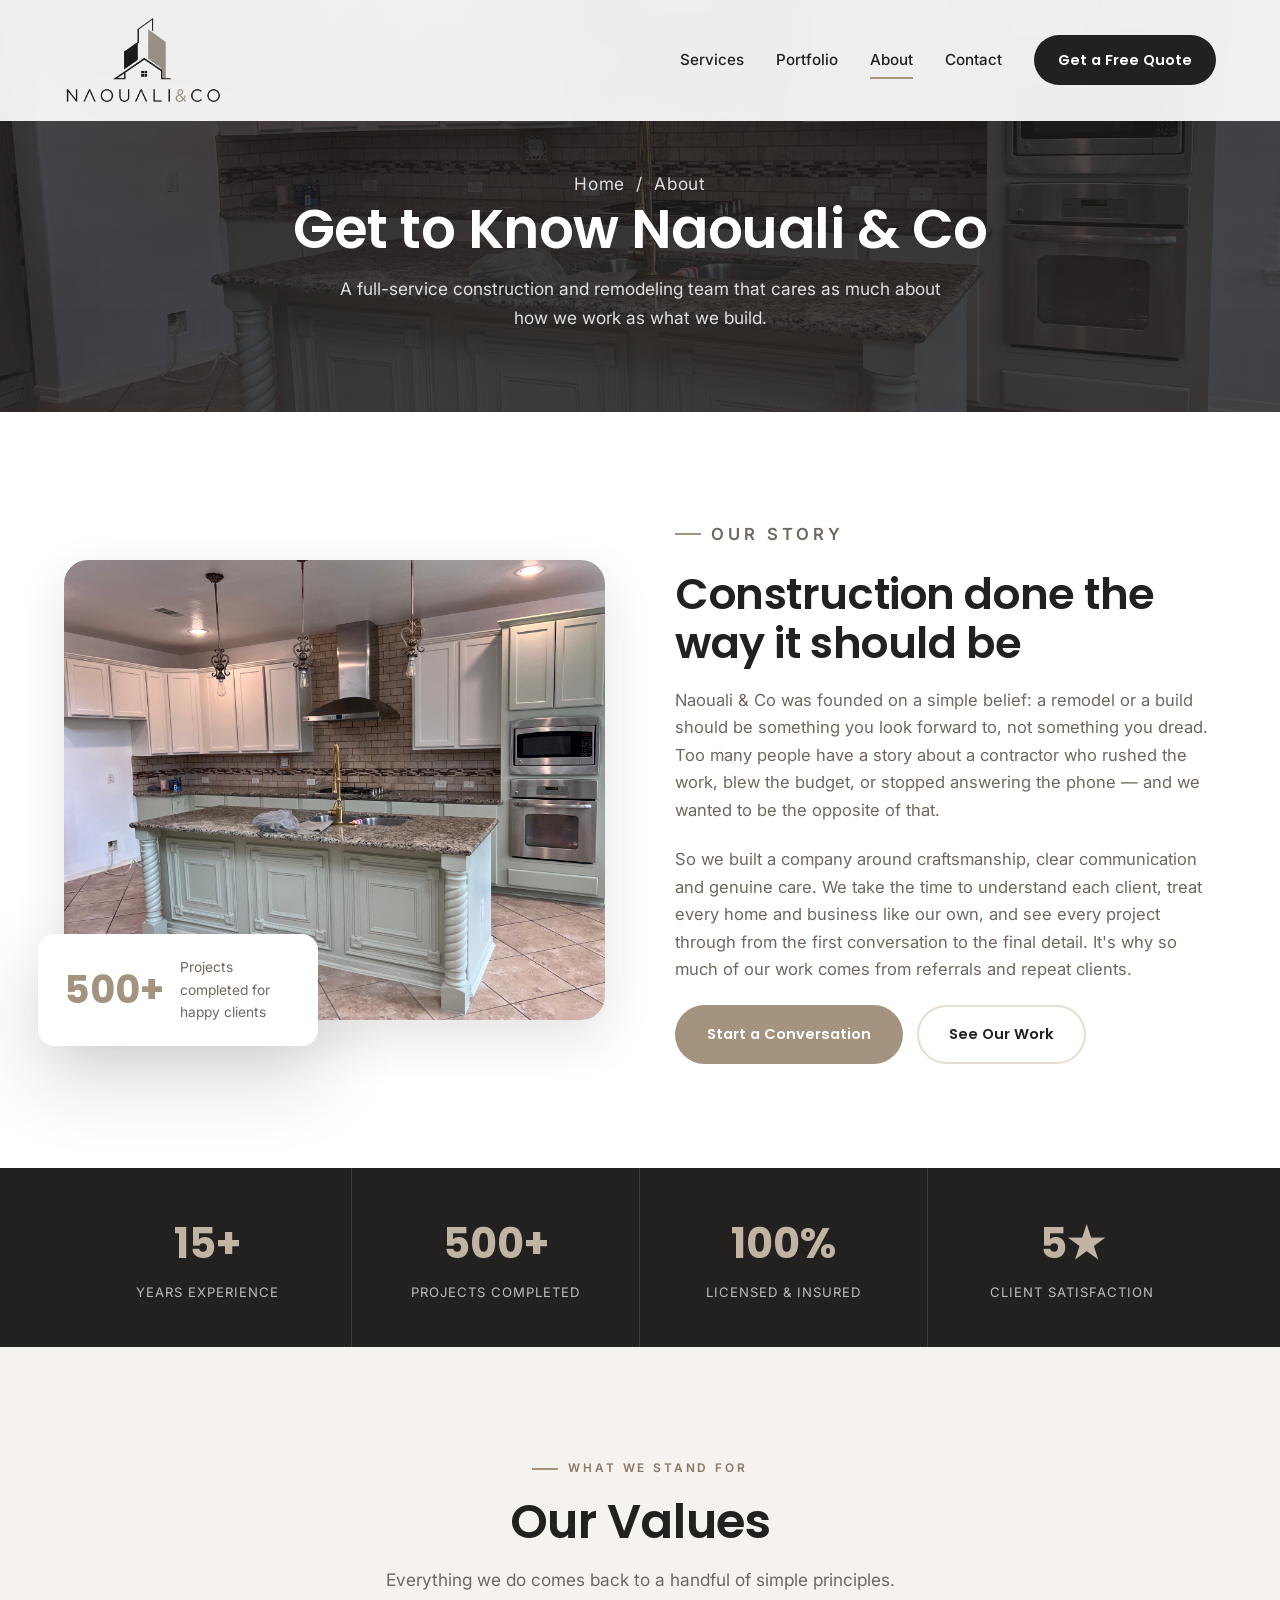
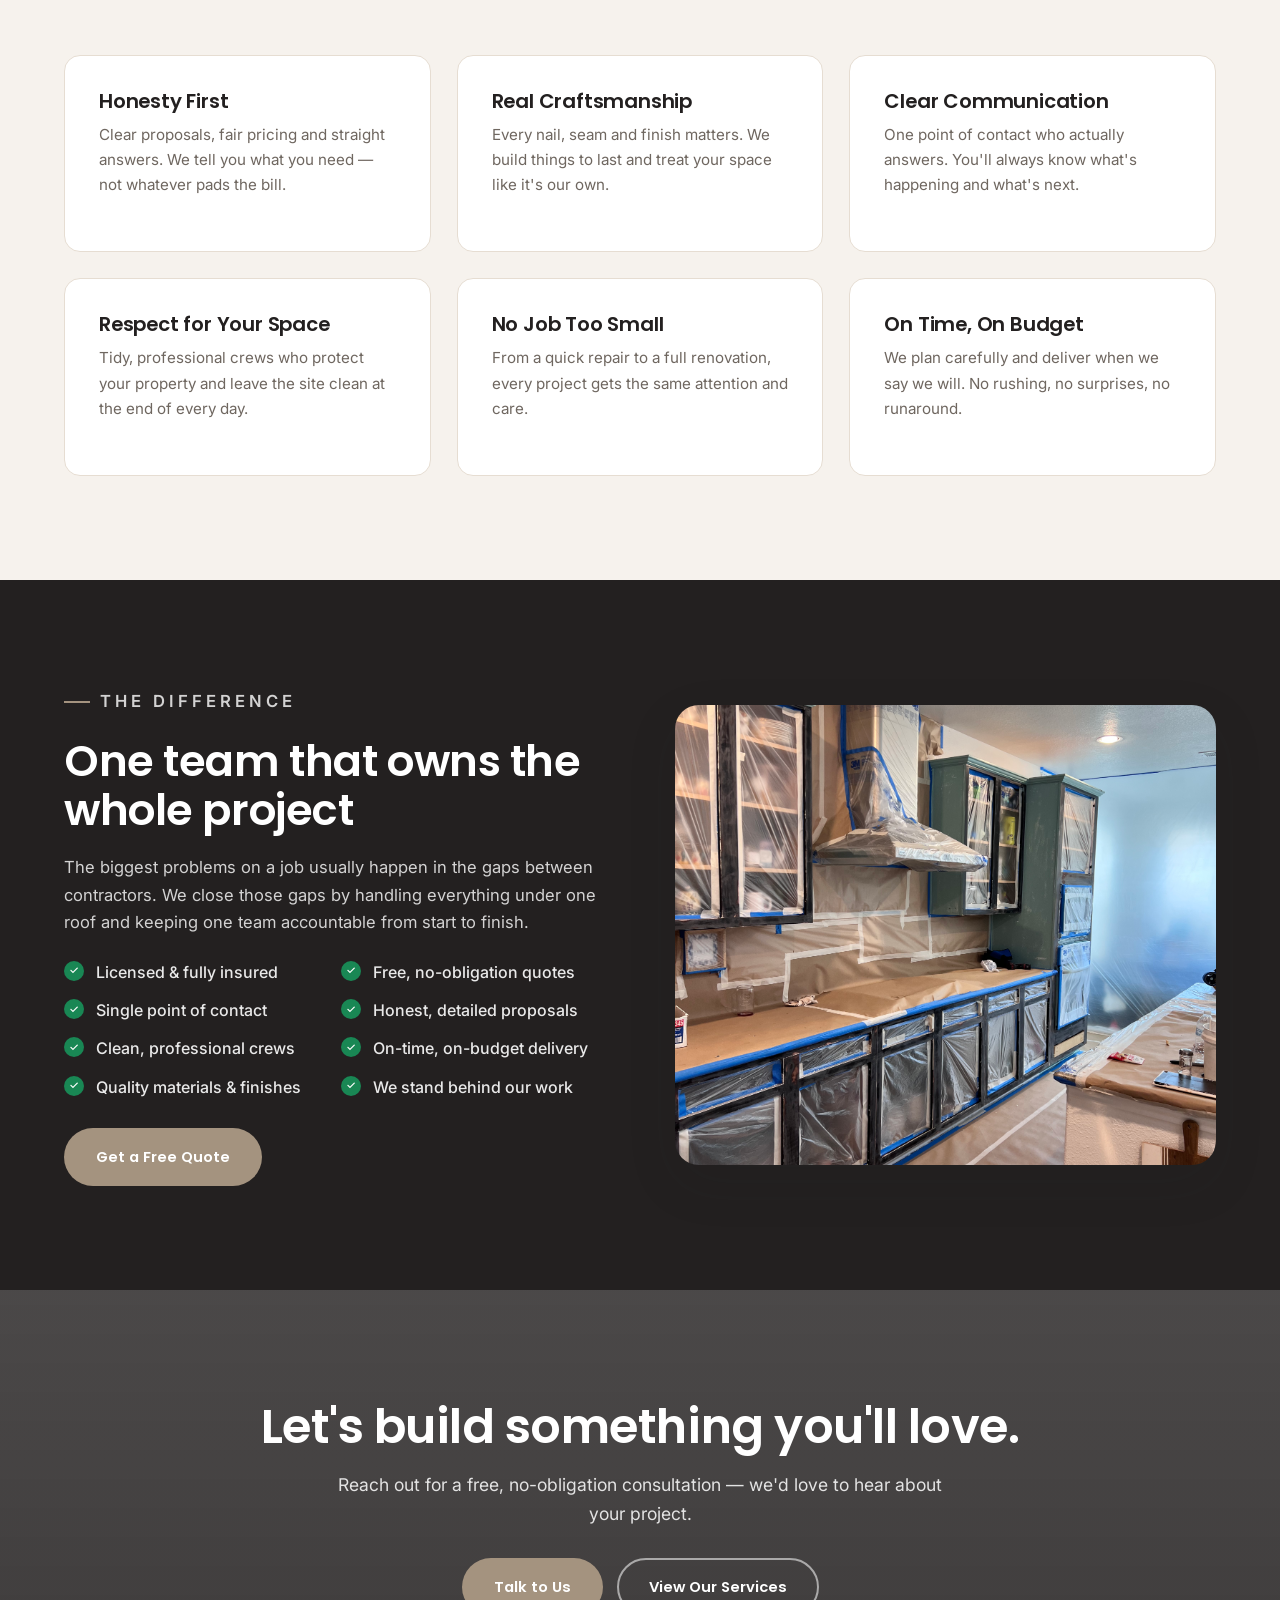
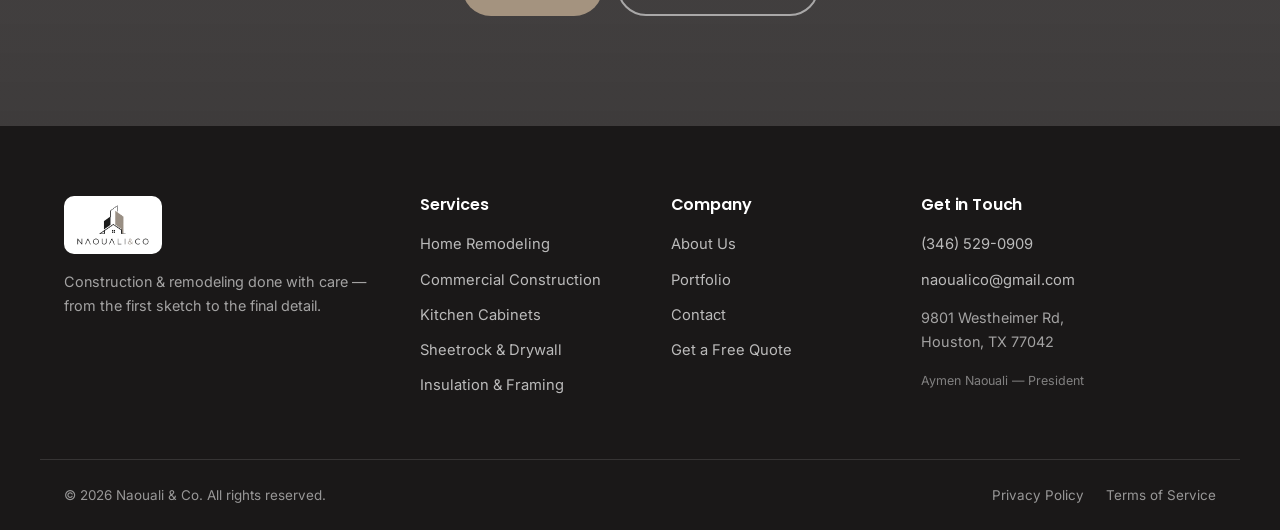
==== about.html @ dfb6d191 "Initial commit: Naouali & Co construction & remodeling website Multi-page static site (home, service" ====
<!DOCTYPE html>
<html lang="en">
<head>
  <meta charset="UTF-8" />
  <meta name="viewport" content="width=device-width, initial-scale=1.0" />
  <title>About Us — Naouali &amp; Co</title>
  <meta name="description" content="Naouali & Co is a full-service construction & remodeling company built on craftsmanship, honesty and genuine care for every project. Get to know us." />
  <link rel="icon" type="image/png" href="static/logo.png" />
  <link rel="preconnect" href="https://fonts.googleapis.com" />
  <link rel="preconnect" href="https://fonts.gstatic.com" crossorigin />
  <link href="https://fonts.googleapis.com/css2?family=Poppins:wght@400;500;600;700&family=Inter:wght@300;400;500;600&display=swap" rel="stylesheet" />
  <link rel="stylesheet" href="styles.css" />
</head>
<body>

  <header class="navbar" id="navbar">
    <div class="container nav-inner">
      <a href="index.html" class="brand" aria-label="Naouali and Co home"><img src="static/logo.png" alt="Naouali & Co logo" class="brand-logo" /></a>
      <nav class="nav-links" id="navLinks">
        <a href="services.html">Services</a>
        <a href="portfolio.html">Portfolio</a>
        <a href="about.html" class="is-current">About</a>
        <a href="contact.html">Contact</a>
        <a href="contact.html" class="btn btn-nav">Get a Free Quote</a>
      </nav>
      <button class="nav-toggle" id="navToggle" aria-label="Toggle menu" aria-expanded="false"><span></span><span></span><span></span></button>
    </div>
  </header>

  <section class="page-hero">
    <div class="container">
      <p class="crumbs"><a href="index.html">Home</a> &nbsp;/&nbsp; About</p>
      <h1>Get to Know Naouali &amp; Co</h1>
      <p>A full-service construction and remodeling team that cares as much about how we work as what we build.</p>
    </div>
  </section>

  <!-- Story -->
  <section class="section">
    <div class="container split">
      <div class="split-media reveal">
        <img loading="lazy" src="static/images/kitchen-cabinets/IMG_2397.jpeg" alt="Naouali & Co craftsmanship" />
        <div class="split-badge"><span class="num">500+</span><span class="lbl">Projects completed for happy clients</span></div>
      </div>
      <div class="split-text reveal d2">
        <p class="eyebrow">Our Story</p>
        <h2>Construction done the way it should be</h2>
        <p>Naouali &amp; Co was founded on a simple belief: a remodel or a build should be something you look forward to, not something you dread. Too many people have a story about a contractor who rushed the work, blew the budget, or stopped answering the phone — and we wanted to be the opposite of that.</p>
        <p>So we built a company around craftsmanship, clear communication and genuine care. We take the time to understand each client, treat every home and business like our own, and see every project through from the first conversation to the final detail. It's why so much of our work comes from referrals and repeat clients.</p>
        <div class="btn-row">
          <a href="contact.html" class="btn btn-primary">Start a Conversation</a>
          <a href="portfolio.html" class="btn btn-outline">See Our Work</a>
        </div>
      </div>
    </div>
  </section>

  <!-- Stats -->
  <section class="trustbar">
    <div class="container trust-grid">
      <div class="trust-item"><strong>15+</strong><span>Years Experience</span></div>
      <div class="trust-item"><strong>500+</strong><span>Projects Completed</span></div>
      <div class="trust-item"><strong>100%</strong><span>Licensed &amp; Insured</span></div>
      <div class="trust-item"><strong>5★</strong><span>Client Satisfaction</span></div>
    </div>
  </section>

  <!-- Values -->
  <section class="section section-alt">
    <div class="container">
      <div class="section-head reveal">
        <p class="eyebrow center-eb">What We Stand For</p>
        <h2>Our Values</h2>
        <p class="section-lead">Everything we do comes back to a handful of simple principles.</p>
      </div>
      <div class="svc-grid">
        <article class="svc-card reveal" style="padding:8px"><div class="svc-body"><h3>Honesty First</h3><p>Clear proposals, fair pricing and straight answers. We tell you what you need — not whatever pads the bill.</p></div></article>
        <article class="svc-card reveal d1" style="padding:8px"><div class="svc-body"><h3>Real Craftsmanship</h3><p>Every nail, seam and finish matters. We build things to last and treat your space like it's our own.</p></div></article>
        <article class="svc-card reveal d2" style="padding:8px"><div class="svc-body"><h3>Clear Communication</h3><p>One point of contact who actually answers. You'll always know what's happening and what's next.</p></div></article>
        <article class="svc-card reveal" style="padding:8px"><div class="svc-body"><h3>Respect for Your Space</h3><p>Tidy, professional crews who protect your property and leave the site clean at the end of every day.</p></div></article>
        <article class="svc-card reveal d1" style="padding:8px"><div class="svc-body"><h3>No Job Too Small</h3><p>From a quick repair to a full renovation, every project gets the same attention and care.</p></div></article>
        <article class="svc-card reveal d2" style="padding:8px"><div class="svc-body"><h3>On Time, On Budget</h3><p>We plan carefully and deliver when we say we will. No rushing, no surprises, no runaround.</p></div></article>
      </div>
    </div>
  </section>

  <!-- Why different -->
  <section class="section section-dark">
    <div class="container split">
      <div class="split-text reveal">
        <p class="eyebrow light">The Difference</p>
        <h2>One team that owns the whole project</h2>
        <p>The biggest problems on a job usually happen in the gaps between contractors. We close those gaps by handling everything under one roof and keeping one team accountable from start to finish.</p>
        <ul class="check-list two-col">
          <li>Licensed &amp; fully insured</li>
          <li>Free, no-obligation quotes</li>
          <li>Single point of contact</li>
          <li>Honest, detailed proposals</li>
          <li>Clean, professional crews</li>
          <li>On-time, on-budget delivery</li>
          <li>Quality materials &amp; finishes</li>
          <li>We stand behind our work</li>
        </ul>
        <a href="contact.html" class="btn btn-primary">Get a Free Quote</a>
      </div>
      <div class="split-media reveal d2">
        <img loading="lazy" src="static/images/kitchen-cabinets/IMG_2379.jpeg" alt="Finished work by Naouali & Co" />
      </div>
    </div>
  </section>

  <!-- CTA band -->
  <section class="cta-band">
    <div class="container">
      <h2 class="reveal">Let's build something you'll love.</h2>
      <p class="reveal d1">Reach out for a free, no-obligation consultation — we'd love to hear about your project.</p>
      <div class="btn-row reveal d2">
        <a href="contact.html" class="btn btn-primary">Talk to Us</a>
        <a href="services.html" class="btn btn-ghost">View Our Services</a>
      </div>
    </div>
  </section>

  <footer class="footer">
    <div class="container footer-grid">
      <div class="footer-col">
        <img src="static/logo.png" alt="Naouali & Co" class="footer-logo" />
        <p class="footer-tag">Construction &amp; remodeling done with care — from the first sketch to the final detail.</p>
      </div>
      <div class="footer-col">
        <h4>Services</h4>
        <a href="services.html#remodeling">Home Remodeling</a>
        <a href="services.html#commercial">Commercial Construction</a>
        <a href="services.html#cabinets">Kitchen Cabinets</a>
        <a href="services.html#sheetrock">Sheetrock &amp; Drywall</a>
        <a href="services.html#insulation">Insulation &amp; Framing</a>
      </div>
      <div class="footer-col">
        <h4>Company</h4>
        <a href="about.html">About Us</a>
        <a href="portfolio.html">Portfolio</a>
        <a href="contact.html">Contact</a>
        <a href="contact.html">Get a Free Quote</a>
      </div>
      <div class="footer-col">
        <h4>Get in Touch</h4>
        <a href="tel:+13465290909">(346) 529-0909</a>
        <a href="mailto:naoualico@gmail.com">naoualico@gmail.com</a>
        <p class="footer-tag" style="margin-top:14px">9801 Westheimer Rd,<br />Houston, TX 77042</p>

        <p class="footer-note">Aymen Naouali — President</p>
      </div>
    </div>
    <div class="container footer-bottom">
      <p>&copy; <span class="js-year"></span> Naouali &amp; Co. All rights reserved.</p>
      <div class="footer-legal"><a href="#">Privacy Policy</a><a href="#">Terms of Service</a></div>
    </div>
  </footer>

  <script src="script.js"></script>
</body>
</html>
---- styles.css ----
/* =====================================================================
   Naouali & Co — Design System
   Inspired by texasgreatestremodelers.com (Webflow) — rebuilt in
   Naouali's taupe + charcoal brand. Font: Inter (Poppins for display).
   ===================================================================== */

:root {
  /* Brand */
  --charcoal: #232020;
  --charcoal-2: #2e2a2a;
  --charcoal-3: #1a1818;
  --taupe: #a4937f;
  --taupe-dark: #8a7866;
  --taupe-light: #c2b4a3;
  --sand: #f6f2ed;
  --sand-2: #efe9e1;
  --white: #ffffff;

  /* Text */
  --text: #2a2624;
  --muted: #6f6760;
  --muted-2: #908379;
  --line: #e6ddd2;
  --line-dark: rgba(255, 255, 255, 0.12);

  /* Trust / success accent (used sparingly, like target's green) */
  --green: #198754;
  --green-soft: #e8f3ed;

  /* Shape */
  --radius: 16px;
  --radius-sm: 10px;
  --radius-lg: 24px;
  --shadow: 0 18px 50px rgba(35, 32, 32, 0.12);
  --shadow-sm: 0 6px 22px rgba(35, 32, 32, 0.09);
  --shadow-lg: 0 30px 80px rgba(35, 32, 32, 0.18);
  --maxw: 1200px;
  --ease: cubic-bezier(0.22, 1, 0.36, 1);
}

* { margin: 0; padding: 0; box-sizing: border-box; }
html { scroll-behavior: smooth; scroll-padding-top: 130px; }

body {
  font-family: "Inter", system-ui, -apple-system, sans-serif;
  color: var(--text);
  background: var(--white);
  line-height: 1.65;
  -webkit-font-smoothing: antialiased;
  overflow-x: hidden;
}

h1, h2, h3, h4, h5 {
  font-family: "Poppins", "Inter", sans-serif;
  line-height: 1.12;
  color: var(--charcoal);
  font-weight: 600;
  letter-spacing: -0.01em;
}

a { color: inherit; text-decoration: none; }
img { max-width: 100%; display: block; }
ul { list-style: none; }

.container { width: 100%; max-width: var(--maxw); margin: 0 auto; padding: 0 24px; }
.accent { color: var(--taupe); }
.center { text-align: center; }

/* ===== Eyebrow ===== */
.eyebrow {
  display: inline-flex;
  align-items: center;
  gap: 10px;
  text-transform: uppercase;
  letter-spacing: 0.24em;
  font-size: 0.74rem;
  font-weight: 600;
  color: var(--taupe-dark);
  margin-bottom: 16px;
}
.eyebrow::before {
  content: "";
  width: 26px;
  height: 2px;
  background: var(--taupe);
  display: inline-block;
}
.eyebrow.center-eb { justify-content: center; }
.eyebrow.light { color: var(--taupe-light); }

/* ===== Buttons ===== */
.btn {
  display: inline-flex;
  align-items: center;
  justify-content: center;
  gap: 8px;
  padding: 15px 30px;
  border-radius: 50px;
  font-weight: 600;
  font-family: "Poppins", sans-serif;
  font-size: 0.92rem;
  cursor: pointer;
  border: 2px solid transparent;
  transition: transform 0.25s var(--ease), background 0.25s, color 0.25s,
    box-shadow 0.25s, border-color 0.25s;
  white-space: nowrap;
}
.btn-primary { background: var(--taupe); color: #fff; }
.btn-primary:hover { background: var(--taupe-dark); transform: translateY(-3px); box-shadow: 0 12px 28px rgba(164, 147, 127, 0.4); }
.btn-dark { background: var(--charcoal); color: #fff; }
.btn-dark:hover { background: var(--charcoal-2); transform: translateY(-3px); box-shadow: var(--shadow-sm); }
.btn-ghost { background: transparent; color: #fff; border-color: rgba(255, 255, 255, 0.55); }
.btn-ghost:hover { background: rgba(255, 255, 255, 0.12); border-color: #fff; transform: translateY(-3px); }
.btn-outline { background: transparent; color: var(--charcoal); border-color: var(--line); }
.btn-outline:hover { border-color: var(--taupe); color: var(--taupe-dark); transform: translateY(-3px); }
.btn-nav { padding: 11px 22px; background: var(--charcoal); color: #fff; }
.btn-nav:hover { background: var(--taupe); transform: translateY(-1px); }
.btn-block { width: 100%; }
.btn-arrow::after { content: "→"; transition: transform 0.25s var(--ease); }
.btn-arrow:hover::after { transform: translateX(4px); }

/* ===== Navbar ===== */
.navbar {
  position: fixed; top: 0; left: 0; right: 0; z-index: 100;
  background: rgba(255, 255, 255, 0.92);
  backdrop-filter: blur(12px);
  border-bottom: 1px solid transparent;
  transition: box-shadow 0.3s, border-color 0.3s, background 0.3s;
}
.navbar.scrolled { box-shadow: var(--shadow-sm); border-color: var(--line); }
.nav-inner { display: flex; align-items: center; justify-content: space-between; height: 120px; }
.brand-logo { height: 90px; width: auto; }
.nav-links { display: flex; align-items: center; gap: 32px; }
.nav-links a:not(.btn) {
  font-weight: 500; font-size: 0.95rem; color: var(--charcoal);
  position: relative; transition: color 0.2s; padding: 4px 0;
}
.nav-links a:not(.btn)::after {
  content: ""; position: absolute; left: 0; bottom: -2px; width: 0; height: 2px;
  background: var(--taupe); transition: width 0.25s var(--ease);
}
.nav-links a:not(.btn):hover { color: var(--taupe-dark); }
.nav-links a:not(.btn):hover::after,
.nav-links a.is-current::after { width: 100%; }

.nav-toggle { display: none; flex-direction: column; gap: 5px; background: none; border: none; cursor: pointer; padding: 6px; }
.nav-toggle span { width: 26px; height: 2px; background: var(--charcoal); border-radius: 2px; transition: 0.3s; }
.nav-toggle.open span:nth-child(1) { transform: translateY(7px) rotate(45deg); }
.nav-toggle.open span:nth-child(2) { opacity: 0; }
.nav-toggle.open span:nth-child(3) { transform: translateY(-7px) rotate(-45deg); }

/* ===== Hero (carousel) ===== */
.hero {
  position: relative;
  min-height: 100vh;
  display: flex; align-items: center;
  color: #fff;
  overflow: hidden;
  padding: 120px 0 80px;
}
.hero-slides { position: absolute; inset: 0; z-index: 0; }
.hero-slide {
  position: absolute; inset: 0;
  background-size: cover; background-position: center;
  opacity: 0; transform: scale(1.08);
  transition: opacity 1.4s var(--ease), transform 7s linear;
}
.hero-slide.active { opacity: 1; transform: scale(1); }
.hero-overlay {
  position: absolute; inset: 0; z-index: 1;
  background: linear-gradient(105deg, rgba(26, 24, 24, 0.86) 0%, rgba(35, 32, 32, 0.7) 45%, rgba(35, 32, 32, 0.4) 100%);
}
.hero .container { position: relative; z-index: 2; }
.hero-content { max-width: 760px; }
.hero-badge {
  display: inline-flex; align-items: center; gap: 8px;
  background: rgba(255, 255, 255, 0.12); border: 1px solid rgba(255, 255, 255, 0.25);
  padding: 8px 16px; border-radius: 50px; font-size: 0.8rem; font-weight: 500;
  margin-bottom: 22px; backdrop-filter: blur(4px);
}
.hero-badge .dot { width: 8px; height: 8px; border-radius: 50%; background: var(--green); box-shadow: 0 0 0 4px rgba(25, 135, 84, 0.3); }
.hero h1 { font-size: clamp(2.5rem, 6vw, 4.4rem); color: #fff; font-weight: 700; margin-bottom: 22px; letter-spacing: -0.02em; }
.hero-sub { font-size: clamp(1.02rem, 2vw, 1.2rem); color: rgba(255, 255, 255, 0.9); max-width: 620px; margin-bottom: 34px; }
.hero-cta { display: flex; gap: 16px; flex-wrap: wrap; margin-bottom: 40px; }
.hero-points { display: flex; gap: 26px; flex-wrap: wrap; }
.hero-points li { display: flex; align-items: center; gap: 9px; font-size: 0.92rem; color: rgba(255, 255, 255, 0.92); font-weight: 500; }
.hero-points .ic { color: var(--taupe-light); font-weight: 700; }

.hero-dots { position: absolute; bottom: 30px; left: 0; right: 0; z-index: 3; display: flex; justify-content: center; gap: 10px; }
.hero-dots button { width: 30px; height: 4px; border-radius: 4px; border: none; background: rgba(255, 255, 255, 0.4); cursor: pointer; transition: background 0.3s, width 0.3s; padding: 0; }
.hero-dots button.active { background: var(--taupe); width: 46px; }

/* ===== Trust bar (stats) ===== */
.trustbar { background: var(--charcoal); color: #fff; }
.trust-grid { display: grid; grid-template-columns: repeat(4, 1fr); }
.trust-item { text-align: center; padding: 42px 18px; border-right: 1px solid var(--line-dark); }
.trust-item:last-child { border-right: none; }
.trust-item strong { display: block; font-family: "Poppins", sans-serif; font-size: clamp(2rem, 4vw, 2.6rem); color: var(--taupe-light); font-weight: 700; }
.trust-item span { font-size: 0.82rem; letter-spacing: 0.08em; color: rgba(255, 255, 255, 0.7); text-transform: uppercase; }

/* ===== Sections ===== */
.section { padding: 104px 0; }
.section-sm { padding: 76px 0; }
.section-alt { background: var(--sand); }
.section-dark { background: var(--charcoal); color: #fff; }
.section-dark h2, .section-dark h3 { color: #fff; }
.section-head { text-align: center; max-width: 720px; margin: 0 auto 60px; }
.section-head h2 { font-size: clamp(2.1rem, 4.4vw, 3rem); margin-bottom: 18px; }
.section-lead { color: var(--muted); font-size: 1.08rem; }
.section-dark .section-lead { color: rgba(255, 255, 255, 0.75); }

/* ===== Split (two-column image + text) ===== */
.split { display: grid; grid-template-columns: 1fr 1fr; gap: 70px; align-items: center; }
.split.reverse .split-media { order: 2; }
.split-text h2 { font-size: clamp(1.9rem, 3.8vw, 2.7rem); margin-bottom: 20px; }
.split-text p { color: var(--muted); margin-bottom: 22px; font-size: 1.04rem; }
.section-dark .split-text p { color: rgba(255, 255, 255, 0.8); }
.split-media { position: relative; }
.split-media img { border-radius: var(--radius-lg); box-shadow: var(--shadow); width: 100%; aspect-ratio: 4/3.4; object-fit: cover; }
.split-badge {
  position: absolute; bottom: -26px; left: -26px;
  background: var(--white); color: var(--charcoal);
  border-radius: var(--radius); padding: 22px 26px; box-shadow: var(--shadow-lg);
  display: flex; align-items: center; gap: 16px; max-width: 280px;
}
.split-badge .num { font-family: "Poppins", sans-serif; font-size: 2.4rem; font-weight: 700; color: var(--taupe); line-height: 1; }
.split-badge .lbl { font-size: 0.86rem; color: var(--muted); }
.btn-row { display: flex; gap: 14px; flex-wrap: wrap; margin-top: 8px; }

/* ===== Feature blocks (Why Choose Us) ===== */
.feature-list { display: grid; gap: 26px; margin: 30px 0; }
.feature-item { display: flex; gap: 18px; }
.feature-item .f-ic {
  flex-shrink: 0; width: 52px; height: 52px; border-radius: 14px;
  background: var(--sand); display: grid; place-items: center; font-size: 1.5rem;
}
.section-dark .feature-item .f-ic { background: rgba(255, 255, 255, 0.08); }
.feature-item h4 { font-size: 1.18rem; margin-bottom: 6px; }
.feature-item p { color: var(--muted); font-size: 0.98rem; margin: 0; }
.section-dark .feature-item p { color: rgba(255, 255, 255, 0.75); }

/* ===== Services cards (with images + CTA) ===== */
.svc-grid { display: grid; grid-template-columns: repeat(3, 1fr); gap: 26px; }
.svc-card {
  position: relative; background: #fff; border: 1px solid var(--line);
  border-radius: var(--radius); overflow: hidden;
  transition: transform 0.4s var(--ease), box-shadow 0.4s, border-color 0.4s;
  display: flex; flex-direction: column;
}
.svc-card:hover { transform: translateY(-8px); box-shadow: var(--shadow); border-color: transparent; }
.svc-media { aspect-ratio: 16/11; overflow: hidden; position: relative; }
.svc-media img { width: 100%; height: 100%; object-fit: cover; transition: transform 0.7s var(--ease); }
.svc-card:hover .svc-media img { transform: scale(1.08); }
.svc-num {
  position: absolute; top: 14px; left: 14px; z-index: 2;
  background: rgba(35, 32, 32, 0.78); color: #fff; backdrop-filter: blur(4px);
  font-family: "Poppins", sans-serif; font-size: 0.82rem; font-weight: 600;
  width: 38px; height: 38px; border-radius: 10px; display: grid; place-items: center;
}
.svc-body { padding: 26px 26px 28px; display: flex; flex-direction: column; flex: 1; }
.svc-body h3 { font-size: 1.24rem; margin-bottom: 10px; }
.svc-body p { color: var(--muted); font-size: 0.95rem; margin-bottom: 18px; flex: 1; }
.svc-link {
  font-family: "Poppins", sans-serif; font-weight: 600; font-size: 0.86rem;
  color: var(--taupe-dark); display: inline-flex; align-items: center; gap: 7px;
  text-transform: uppercase; letter-spacing: 0.06em;
}
.svc-link::after { content: "→"; transition: transform 0.25s var(--ease); }
.svc-card:hover .svc-link::after { transform: translateX(5px); }

/* ===== Financing cards ===== */
.fin-grid { display: grid; grid-template-columns: repeat(3, 1fr); gap: 26px; }
.fin-card {
  background: rgba(255, 255, 255, 0.05); border: 1px solid var(--line-dark);
  border-radius: var(--radius); padding: 36px 30px;
  transition: transform 0.35s var(--ease), background 0.35s, border-color 0.35s;
}
.fin-card:hover { transform: translateY(-6px); background: rgba(255, 255, 255, 0.09); border-color: rgba(164, 147, 127, 0.5); }
.fin-card .fin-big { font-family: "Poppins", sans-serif; font-size: 2.6rem; font-weight: 700; color: var(--taupe-light); line-height: 1; margin-bottom: 14px; }
.fin-card h4 { font-size: 1.15rem; color: #fff; margin-bottom: 10px; }
.fin-card p { color: rgba(255, 255, 255, 0.74); font-size: 0.96rem; }

/* light variant for financing page */
.fin-grid.light .fin-card { background: #fff; border: 1px solid var(--line); }
.fin-grid.light .fin-card:hover { box-shadow: var(--shadow); }
.fin-grid.light .fin-card .fin-big { color: var(--taupe); }
.fin-grid.light .fin-card h4 { color: var(--charcoal); }
.fin-grid.light .fin-card p { color: var(--muted); }

/* ===== Process steps ===== */
.steps { display: grid; grid-template-columns: repeat(4, 1fr); gap: 26px; counter-reset: step; }
.step {
  position: relative; padding: 38px 28px 32px; background: #fff;
  border: 1px solid var(--line); border-radius: var(--radius);
  transition: transform 0.35s var(--ease), box-shadow 0.35s;
}
.step:hover { transform: translateY(-6px); box-shadow: var(--shadow); }
.step-num {
  font-family: "Poppins", sans-serif; font-size: 3rem; font-weight: 700;
  color: var(--sand-2); line-height: 1; margin-bottom: 12px;
}
.step:hover .step-num { color: var(--taupe-light); }
.step h4 { font-size: 1.2rem; margin-bottom: 10px; }
.step p { color: var(--muted); font-size: 0.95rem; }
.step::after {
  content: "→"; position: absolute; top: 50%; right: -20px; transform: translateY(-50%);
  color: var(--taupe); font-size: 1.3rem; font-weight: 700;
}
.step:last-child::after { display: none; }

/* ===== Testimonials ===== */
.tmt-grid { display: grid; grid-template-columns: repeat(3, 1fr); gap: 26px; }
.tmt-card {
  background: #fff; border: 1px solid var(--line); border-radius: var(--radius);
  padding: 32px 30px; display: flex; flex-direction: column;
  transition: transform 0.35s var(--ease), box-shadow 0.35s;
}
.tmt-card:hover { transform: translateY(-6px); box-shadow: var(--shadow); }
.tmt-stars { color: #e6b800; font-size: 1rem; margin-bottom: 16px; letter-spacing: 2px; }
.tmt-card p { color: var(--text); font-size: 0.98rem; flex: 1; margin-bottom: 22px; }
.tmt-who { display: flex; align-items: center; gap: 14px; }
.tmt-avatar {
  width: 46px; height: 46px; border-radius: 50%; background: var(--taupe);
  color: #fff; display: grid; place-items: center; font-family: "Poppins", sans-serif;
  font-weight: 600; font-size: 1.05rem;
}
.tmt-who strong { display: block; font-size: 0.96rem; color: var(--charcoal); }
.tmt-who span { font-size: 0.84rem; color: var(--muted); }

/* ===== FAQ accordion ===== */
.faq-wrap { max-width: 820px; margin: 0 auto; }
.faq-item { border-bottom: 1px solid var(--line); }
.faq-q {
  width: 100%; background: none; border: none; cursor: pointer;
  display: flex; justify-content: space-between; align-items: center; gap: 20px;
  padding: 26px 4px; text-align: left;
  font-family: "Poppins", sans-serif; font-weight: 600; font-size: 1.08rem; color: var(--charcoal);
}
.faq-q .faq-ic { flex-shrink: 0; width: 30px; height: 30px; border-radius: 50%; background: var(--sand); display: grid; place-items: center; font-size: 1.2rem; color: var(--taupe-dark); transition: transform 0.3s var(--ease), background 0.3s, color 0.3s; }
.faq-item.open .faq-q .faq-ic { transform: rotate(45deg); background: var(--taupe); color: #fff; }
.faq-a { max-height: 0; overflow: hidden; transition: max-height 0.4s var(--ease); }
.faq-a p { color: var(--muted); padding: 0 4px 26px; font-size: 0.99rem; }

/* ===== Filters + Gallery ===== */
.filters { display: flex; justify-content: center; gap: 12px; flex-wrap: wrap; margin-bottom: 44px; }
.filter-btn {
  padding: 10px 24px; border-radius: 50px; border: 1px solid var(--line);
  background: #fff; color: var(--muted); font-weight: 500; cursor: pointer;
  font-family: "Inter", sans-serif; font-size: 0.92rem; transition: all 0.25s;
}
.filter-btn:hover { border-color: var(--taupe); color: var(--taupe-dark); }
.filter-btn.is-active { background: var(--charcoal); color: #fff; border-color: var(--charcoal); }

.gallery { display: grid; grid-template-columns: repeat(3, 1fr); gap: 18px; }
.gallery-item {
  position: relative; overflow: hidden; border-radius: var(--radius);
  aspect-ratio: 4/3; cursor: pointer; box-shadow: var(--shadow-sm);
}
.gallery-item img { width: 100%; height: 100%; object-fit: cover; transition: transform 0.6s var(--ease); }
.gallery-item:hover img { transform: scale(1.08); }
.gallery-item figcaption {
  position: absolute; left: 0; right: 0; bottom: 0;
  padding: 22px 16px 14px; color: #fff; font-weight: 500; font-size: 0.9rem;
  background: linear-gradient(transparent, rgba(35, 32, 32, 0.85));
  transform: translateY(8px); opacity: 0; transition: 0.35s;
}
.gallery-item:hover figcaption { transform: translateY(0); opacity: 1; }
.gallery-item.hide { display: none; }

/* ===== Quote / Contact form ===== */
.quote-grid { display: grid; grid-template-columns: 1fr 1.1fr; gap: 60px; align-items: start; }
.quote-intro h2 { color: #fff; font-size: clamp(1.9rem, 3.6vw, 2.7rem); margin-bottom: 16px; }
.quote-intro > p { color: rgba(255, 255, 255, 0.78); margin-bottom: 30px; font-size: 1.05rem; }
.quote-contact { display: grid; gap: 18px; }
.quote-contact li { display: flex; align-items: center; gap: 14px; font-size: 1.02rem; color: rgba(255, 255, 255, 0.9); }
.quote-contact .qc-ic { width: 44px; height: 44px; flex-shrink: 0; border-radius: 12px; background: rgba(255, 255, 255, 0.08); display: grid; place-items: center; font-size: 1.2rem; }
.quote-contact a:hover { color: var(--taupe-light); }

.quote-form { background: #fff; border-radius: var(--radius-lg); padding: 38px; box-shadow: var(--shadow); }
.quote-form h3 { font-size: 1.4rem; margin-bottom: 6px; }
.quote-form .form-sub { color: var(--muted); font-size: 0.94rem; margin-bottom: 24px; }
.form-row { display: grid; grid-template-columns: 1fr 1fr; gap: 16px; }
.field { margin-bottom: 18px; }
.field label { display: block; font-size: 0.84rem; font-weight: 600; color: var(--charcoal); margin-bottom: 7px; }
.field input, .field select, .field textarea {
  width: 100%; padding: 14px 15px; border: 1px solid var(--line); border-radius: var(--radius-sm);
  font-family: "Inter", sans-serif; font-size: 0.95rem; color: var(--text); background: var(--white);
  transition: border-color 0.2s, box-shadow 0.2s;
}
.field input:focus, .field select:focus, .field textarea:focus {
  outline: none; border-color: var(--taupe); box-shadow: 0 0 0 3px rgba(164, 147, 127, 0.18);
}
.field textarea { resize: vertical; }
.form-status { margin-top: 14px; font-size: 0.92rem; font-weight: 500; text-align: center; min-height: 1.2em; }
.form-status.success { color: var(--green); }
.form-status.error { color: #c0392b; }

/* ===== CTA strip ===== */
.cta-band {
  position: relative; text-align: center; padding: 110px 0; color: #fff; overflow: hidden;
  background: linear-gradient(rgba(35, 32, 32, 0.82), rgba(35, 32, 32, 0.88)),
    url("static/images/kitchen-cabinets/IMG_2395.jpeg") center/cover fixed no-repeat;
}
.cta-band h2 { font-size: clamp(2rem, 4.5vw, 3rem); color: #fff; margin-bottom: 16px; max-width: 880px; margin-inline: auto; }
.cta-band p { color: rgba(255, 255, 255, 0.85); font-size: 1.1rem; margin-bottom: 30px; max-width: 620px; margin-inline: auto; }
.cta-band .btn-row { justify-content: center; }

/* ===== Page hero (subpages) ===== */
.page-hero {
  position: relative; padding: 170px 0 80px; color: #fff; text-align: center;
  background: linear-gradient(rgba(26, 24, 24, 0.78), rgba(35, 32, 32, 0.82)),
    url("static/images/kitchen-cabinets/IMG_2397.jpeg") center/cover no-repeat;
}
.page-hero h1 { color: #fff; font-size: clamp(2.3rem, 5vw, 3.4rem); margin-bottom: 16px; }
.page-hero p { color: rgba(255, 255, 255, 0.85); max-width: 620px; margin: 0 auto; font-size: 1.08rem; }
.crumbs { font-size: 0.85rem; color: rgba(255, 255, 255, 0.6); margin-bottom: 18px; letter-spacing: 0.04em; }
.crumbs a:hover { color: var(--taupe-light); }

/* ===== Service detail rows (services page) ===== */
.svc-detail { display: grid; grid-template-columns: 1fr 1fr; gap: 60px; align-items: center; padding: 56px 0; border-bottom: 1px solid var(--line); }
.svc-detail:last-child { border-bottom: none; }
.svc-detail.reverse .svcd-media { order: 2; }
.svc-detail img { border-radius: var(--radius-lg); box-shadow: var(--shadow); width: 100%; aspect-ratio: 4/3; object-fit: cover; }
.svc-detail h3 { font-size: clamp(1.6rem, 3vw, 2.1rem); margin-bottom: 14px; }
.svc-detail .svc-eyebrow { color: var(--taupe-dark); font-weight: 600; font-size: 0.8rem; letter-spacing: 0.18em; text-transform: uppercase; margin-bottom: 10px; }
.svc-detail p { color: var(--muted); margin-bottom: 18px; }

/* ===== Check list ===== */
.check-list { display: grid; gap: 12px; margin-bottom: 28px; }
.check-list li { padding-left: 32px; position: relative; font-weight: 500; color: var(--text); }
.section-dark .check-list li { color: rgba(255, 255, 255, 0.9); }
.check-list li::before {
  content: "✓"; position: absolute; left: 0; top: 2px; width: 20px; height: 20px;
  background: var(--green); color: #fff; border-radius: 50%; display: grid;
  place-items: center; font-size: 0.7rem;
}
.check-list.two-col { grid-template-columns: 1fr 1fr; }

/* ===== Footer ===== */
.footer { background: var(--charcoal-3); color: rgba(255, 255, 255, 0.74); padding: 70px 0 0; }
.footer-grid { display: grid; grid-template-columns: 1.5fr 1fr 1fr 1.4fr; gap: 40px; }
.footer h4 { color: #fff; font-size: 1rem; margin-bottom: 18px; }
.footer-col a { display: block; color: rgba(255, 255, 255, 0.7); font-size: 0.92rem; margin-bottom: 11px; transition: color 0.2s; }
.footer-col a:hover { color: var(--taupe-light); }
.footer-logo { height: 58px; background: #fff; padding: 8px 12px; border-radius: 10px; margin-bottom: 16px; }
.footer-tag { font-size: 0.9rem; color: rgba(255, 255, 255, 0.6); margin-bottom: 18px; }
.footer-social { display: flex; gap: 12px; }
.footer-social a { width: 40px; height: 40px; border-radius: 10px; background: rgba(255, 255, 255, 0.08); display: grid; place-items: center; margin: 0; transition: background 0.25s, transform 0.25s; }
.footer-social a:hover { background: var(--taupe); transform: translateY(-3px); }
.newsletter { display: flex; gap: 8px; margin-top: 8px; }
.newsletter input { flex: 1; padding: 12px 14px; border-radius: 10px; border: 1px solid var(--line-dark); background: rgba(255, 255, 255, 0.06); color: #fff; font-family: "Inter", sans-serif; font-size: 0.9rem; }
.newsletter input::placeholder { color: rgba(255, 255, 255, 0.5); }
.newsletter input:focus { outline: none; border-color: var(--taupe); }
.newsletter button { padding: 12px 18px; border-radius: 10px; border: none; background: var(--taupe); color: #fff; font-weight: 600; cursor: pointer; font-family: "Poppins", sans-serif; transition: background 0.25s; }
.newsletter button:hover { background: var(--taupe-dark); }
.footer-note { font-size: 0.78rem; color: rgba(255, 255, 255, 0.45); margin-top: 12px; }
.footer-bottom {
  border-top: 1px solid var(--line-dark); margin-top: 50px; padding: 24px;
  display: flex; justify-content: space-between; align-items: center; gap: 16px;
  flex-wrap: wrap; font-size: 0.84rem; color: rgba(255, 255, 255, 0.55);
}
.footer-bottom a:hover { color: var(--taupe-light); }
.footer-legal { display: flex; gap: 22px; flex-wrap: wrap; }

/* ===== Lightbox ===== */
.lightbox { position: fixed; inset: 0; z-index: 200; background: rgba(20, 18, 18, 0.93); display: none; align-items: center; justify-content: center; padding: 30px; }
.lightbox.open { display: flex; }
.lightbox img { max-width: 92vw; max-height: 88vh; border-radius: 10px; box-shadow: 0 20px 60px rgba(0, 0, 0, 0.5); }
.lightbox-close { position: absolute; top: 22px; right: 30px; background: none; border: none; color: #fff; font-size: 2.6rem; cursor: pointer; line-height: 1; }

/* ===== Map embed ===== */
.map-embed { border-radius: var(--radius-lg); overflow: hidden; box-shadow: var(--shadow); border: 1px solid var(--line); }
.map-embed iframe { display: block; width: 100%; height: 100%; min-height: 360px; border: 0; }

/* ===== Reveal animation ===== */
.reveal { opacity: 0; transform: translateY(34px); transition: opacity 0.8s var(--ease), transform 0.8s var(--ease); }
.reveal.in { opacity: 1; transform: none; }
.reveal.d1 { transition-delay: 0.1s; }
.reveal.d2 { transition-delay: 0.2s; }
.reveal.d3 { transition-delay: 0.3s; }
.reveal.d4 { transition-delay: 0.4s; }
.reveal.d5 { transition-delay: 0.5s; }
@media (prefers-reduced-motion: reduce) {
  .reveal { opacity: 1; transform: none; transition: none; }
  .hero-slide { transition: opacity 0.6s; transform: none; }
}

/* ===== Responsive ===== */
@media (max-width: 1000px) {
  .svc-grid, .tmt-grid, .gallery { grid-template-columns: repeat(2, 1fr); }
  .fin-grid { grid-template-columns: 1fr; }
  .steps { grid-template-columns: repeat(2, 1fr); }
  .step:nth-child(2)::after { display: none; }
}
@media (max-width: 900px) {
  .split, .quote-grid, .svc-detail, .svc-detail.reverse { grid-template-columns: 1fr; gap: 44px; }
  .split.reverse .split-media, .svc-detail.reverse .svcd-media { order: 0; }
  .footer-grid { grid-template-columns: 1fr 1fr; }
  .trust-grid { grid-template-columns: repeat(2, 1fr); }
  .trust-item:nth-child(2) { border-right: none; }
}
@media (max-width: 760px) {
  .nav-links {
    position: fixed; top: 78px; right: 0; height: calc(100vh - 78px); width: 280px;
    background: #fff; flex-direction: column; align-items: flex-start; gap: 4px;
    padding: 34px 28px; box-shadow: -8px 0 30px rgba(0, 0, 0, 0.12);
    transform: translateX(110%); transition: transform 0.35s var(--ease); overflow-y: auto;
  }
  .nav-links.open { transform: translateX(0); }
  .nav-links a { width: 100%; padding: 12px 0; }
  .nav-links .btn-nav { margin-top: 10px; }
  .nav-toggle { display: flex; }
  .section { padding: 72px 0; }
  .steps::after { display: none; }
  .step::after { display: none; }
  .split-badge { left: 50%; transform: translateX(-50%); bottom: -30px; }
}
@media (max-width: 560px) {
  .svc-grid, .tmt-grid, .gallery, .steps, .check-list.two-col { grid-template-columns: 1fr; }
  .trust-grid { grid-template-columns: 1fr 1fr; }
  .form-row { grid-template-columns: 1fr; }
  .footer-grid { grid-template-columns: 1fr; }
  .footer-bottom { flex-direction: column; text-align: center; }
  .hero { padding-top: 110px; }
}
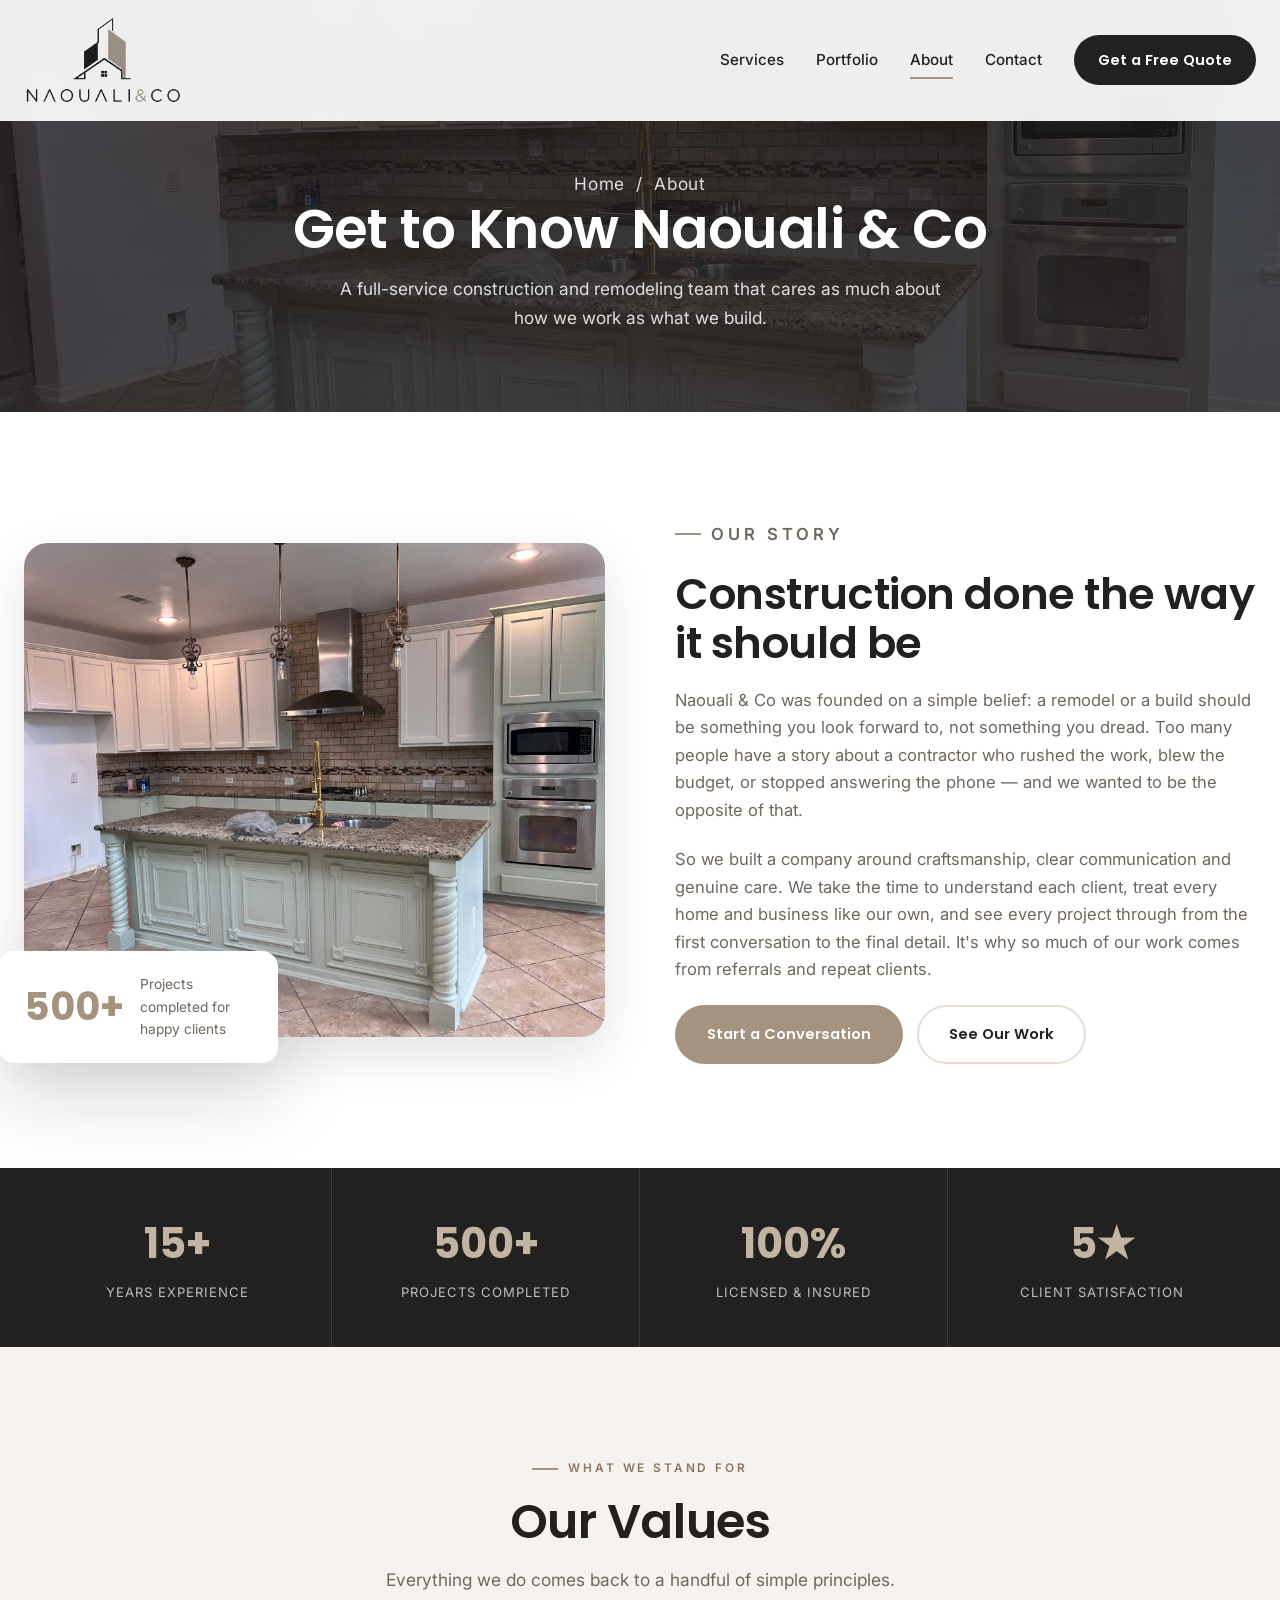
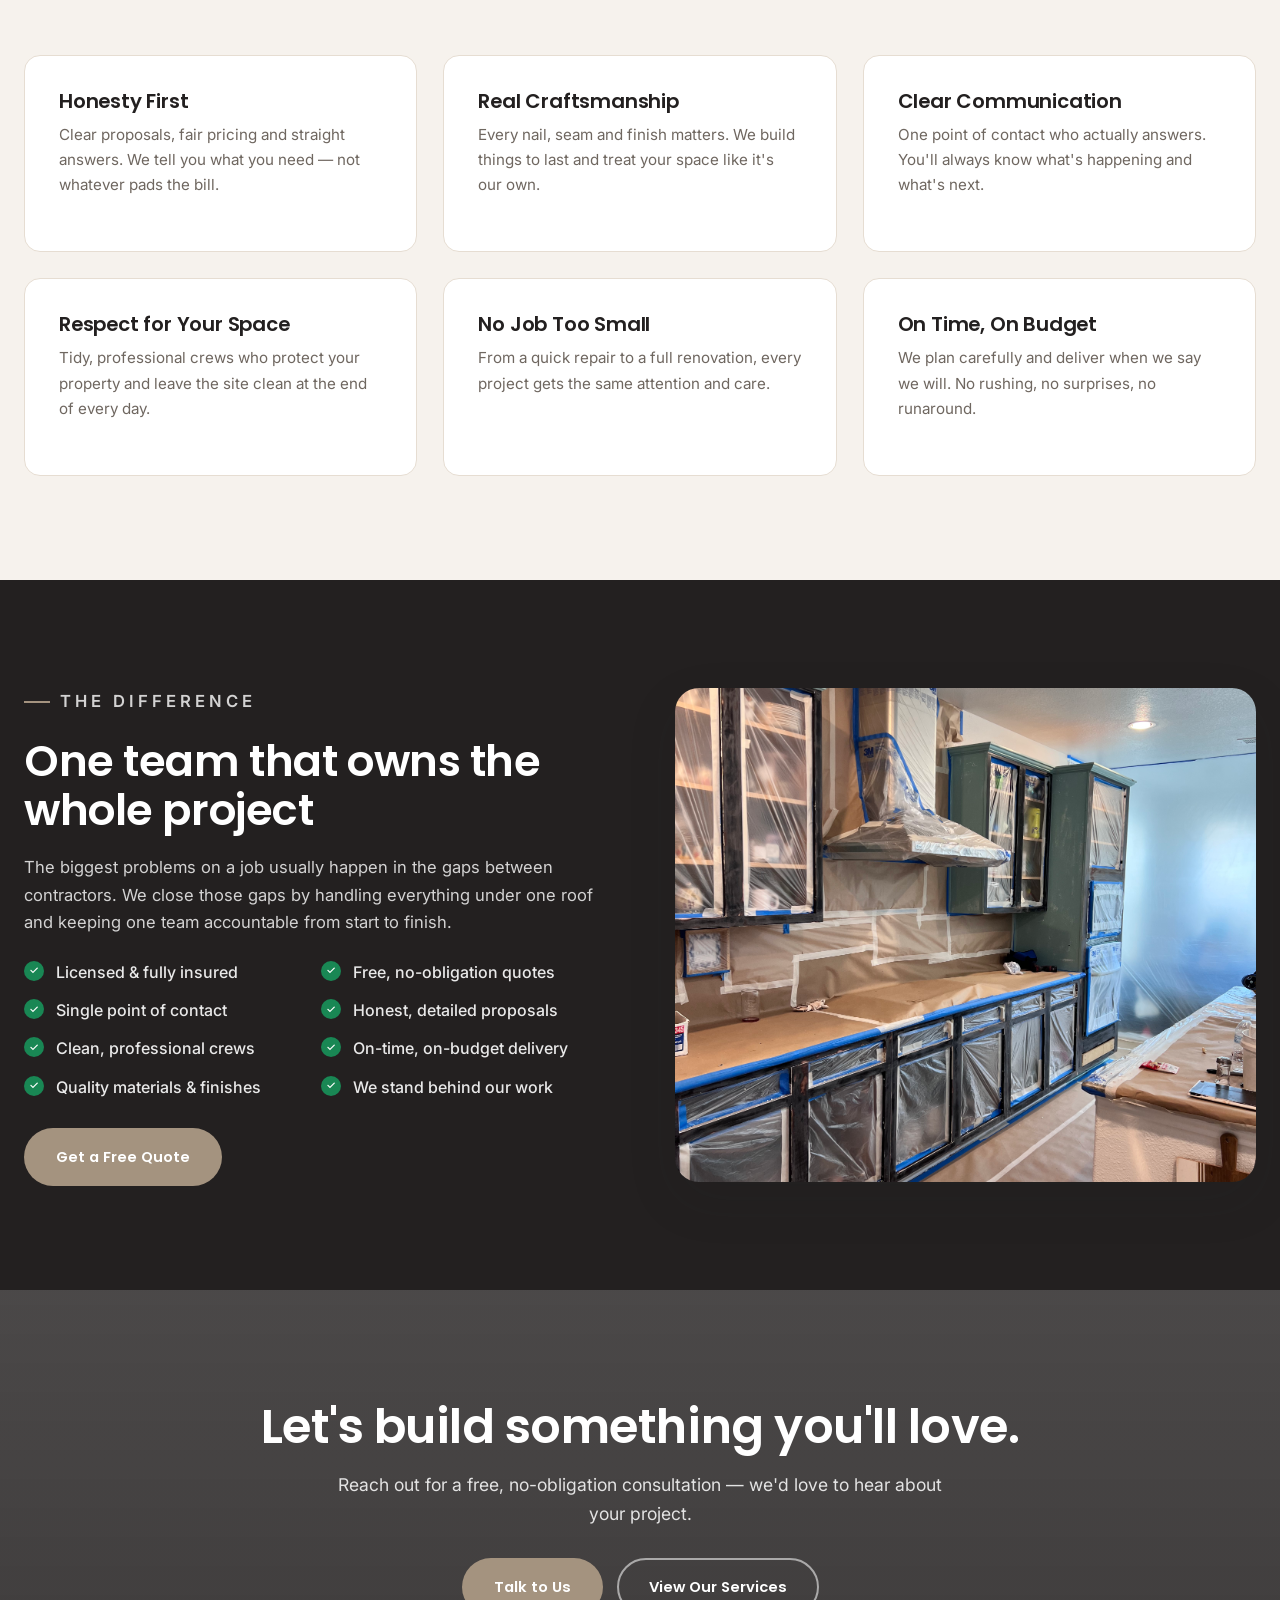
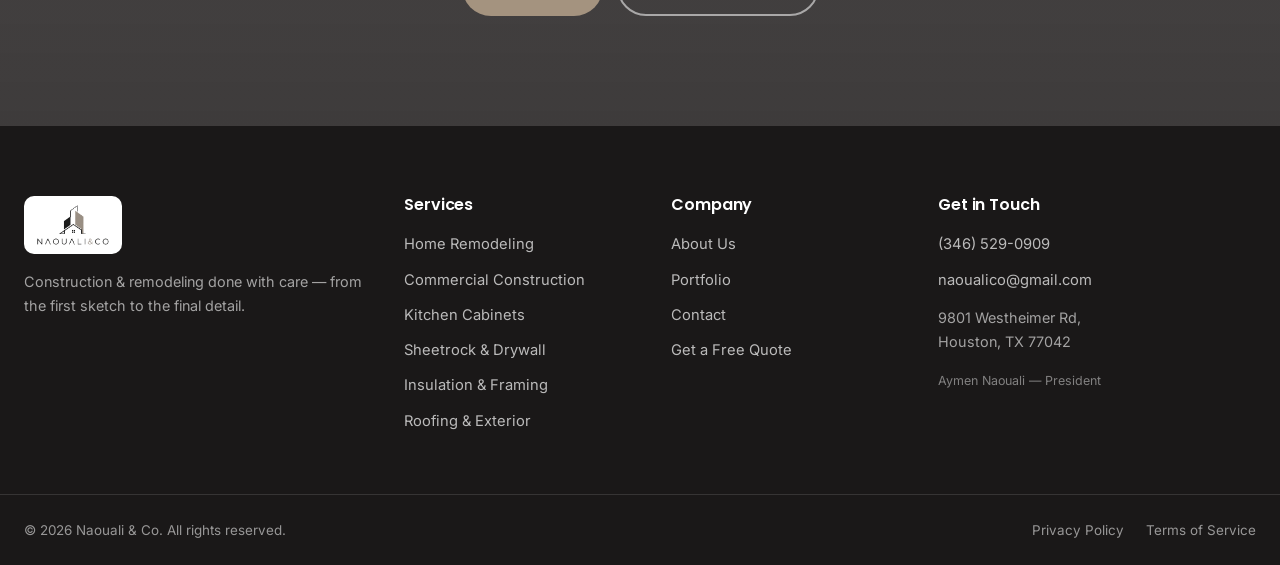
==== commit b5d65d40: "Optimize responsive layout + remove service numbering, add exterior services - Mobile: shorter heade" ====
--- a/about.html
+++ b/about.html
@@ -134,6 +134,7 @@
         <a href="services.html#cabinets">Kitchen Cabinets</a>
         <a href="services.html#sheetrock">Sheetrock &amp; Drywall</a>
         <a href="services.html#insulation">Insulation &amp; Framing</a>
+        <a href="services.html#exterior">Roofing &amp; Exterior</a>
       </div>
       <div class="footer-col">
         <h4>Company</h4>
--- a/styles.css
+++ b/styles.css
@@ -34,7 +34,7 @@
   --shadow: 0 18px 50px rgba(35, 32, 32, 0.12);
   --shadow-sm: 0 6px 22px rgba(35, 32, 32, 0.09);
   --shadow-lg: 0 30px 80px rgba(35, 32, 32, 0.18);
-  --maxw: 1200px;
+  --maxw: 1280px;
   --ease: cubic-bezier(0.22, 1, 0.36, 1);
 }
 
@@ -399,7 +399,8 @@
 .cta-band {
   position: relative; text-align: center; padding: 110px 0; color: #fff; overflow: hidden;
   background: linear-gradient(rgba(35, 32, 32, 0.82), rgba(35, 32, 32, 0.88)),
-    url("static/images/kitchen-cabinets/IMG_2395.jpeg") center/cover fixed no-repeat;
+    url("static/images/kitchen-cabinets/IMG_2395.jpeg") center/cover no-repeat;
+  background-attachment: scroll, fixed;
 }
 .cta-band h2 { font-size: clamp(2rem, 4.5vw, 3rem); color: #fff; margin-bottom: 16px; max-width: 880px; margin-inline: auto; }
 .cta-band p { color: rgba(255, 255, 255, 0.85); font-size: 1.1rem; margin-bottom: 30px; max-width: 620px; margin-inline: auto; }
@@ -421,6 +422,13 @@
 .svc-detail:last-child { border-bottom: none; }
 .svc-detail.reverse .svcd-media { order: 2; }
 .svc-detail img { border-radius: var(--radius-lg); box-shadow: var(--shadow); width: 100%; aspect-ratio: 4/3; object-fit: cover; }
+/* Branded placeholder tile for services that don't have a photo yet */
+.ph-tile { border-radius: var(--radius-lg); box-shadow: var(--shadow); width: 100%; aspect-ratio: 4/3;
+  background: linear-gradient(135deg, var(--charcoal) 0%, var(--taupe-dark) 100%);
+  display: grid; place-items: center; text-align: center; padding: 26px; }
+.ph-tile span { color: #fff; font-family: "Poppins", sans-serif; font-weight: 600; font-size: 1.15rem; line-height: 1.5; opacity: 0.95; }
+.ph-tile small { display: block; margin-top: 8px; font-weight: 400; font-size: 0.78rem; opacity: 0.6; letter-spacing: 0.04em; }
+.svc-media .ph-tile { border-radius: 0; box-shadow: none; aspect-ratio: 16/11; }
 .svc-detail h3 { font-size: clamp(1.6rem, 3vw, 2.1rem); margin-bottom: 14px; }
 .svc-detail .svc-eyebrow { color: var(--taupe-dark); font-weight: 600; font-size: 0.8rem; letter-spacing: 0.18em; text-transform: uppercase; margin-bottom: 10px; }
 .svc-detail p { color: var(--muted); margin-bottom: 18px; }
@@ -499,27 +507,45 @@
   .trust-grid { grid-template-columns: repeat(2, 1fr); }
   .trust-item:nth-child(2) { border-right: none; }
 }
+@media (max-width: 900px) {
+  /* Fixed backgrounds are janky / unsupported on most mobile browsers (esp. iOS) */
+  .cta-band { background-attachment: scroll, scroll; }
+}
 @media (max-width: 760px) {
+  /* Shorter header + smaller logo to reclaim vertical space on phones */
+  .nav-inner { height: 84px; }
+  .brand-logo { height: 60px; }
+  html { scroll-padding-top: 92px; }
+
   .nav-links {
-    position: fixed; top: 78px; right: 0; height: calc(100vh - 78px); width: 280px;
+    position: fixed; top: 84px; right: 0; height: calc(100vh - 84px); width: min(82vw, 300px);
     background: #fff; flex-direction: column; align-items: flex-start; gap: 4px;
-    padding: 34px 28px; box-shadow: -8px 0 30px rgba(0, 0, 0, 0.12);
+    padding: 28px 26px; box-shadow: -8px 0 30px rgba(0, 0, 0, 0.12);
     transform: translateX(110%); transition: transform 0.35s var(--ease); overflow-y: auto;
   }
   .nav-links.open { transform: translateX(0); }
   .nav-links a { width: 100%; padding: 12px 0; }
-  .nav-links .btn-nav { margin-top: 10px; }
+  .nav-links .btn-nav { margin-top: 10px; text-align: center; }
   .nav-toggle { display: flex; }
   .section { padding: 72px 0; }
-  .steps::after { display: none; }
-  .step::after { display: none; }
-  .split-badge { left: 50%; transform: translateX(-50%); bottom: -30px; }
+  .steps::after, .step::after { display: none; }
+
+  /* Badge: full-width-ish under the image so the label stops wrapping one word per line */
+  .split-media { margin-bottom: 56px; }
+  .split-badge { left: 50%; transform: translateX(-50%); bottom: -34px; max-width: none; width: min(92%, 340px); }
+  .split-badge .num { font-size: 2rem; }
+  .split-badge .lbl { font-size: 0.82rem; }
 }
 @media (max-width: 560px) {
   .svc-grid, .tmt-grid, .gallery, .steps, .check-list.two-col { grid-template-columns: 1fr; }
   .trust-grid { grid-template-columns: 1fr 1fr; }
+  .trust-item { padding: 30px 12px; }
+  .trust-item:nth-child(2n) { border-right: none; }
+  .trust-item:nth-child(-n+2) { border-bottom: 1px solid var(--line-dark); }
   .form-row { grid-template-columns: 1fr; }
   .footer-grid { grid-template-columns: 1fr; }
   .footer-bottom { flex-direction: column; text-align: center; }
-  .hero { padding-top: 110px; }
-}
+  .hero { padding-top: 96px; min-height: 88vh; }
+  .quote-form { padding: 26px 20px; }
+  .page-hero { padding: 120px 0 60px; }
+}
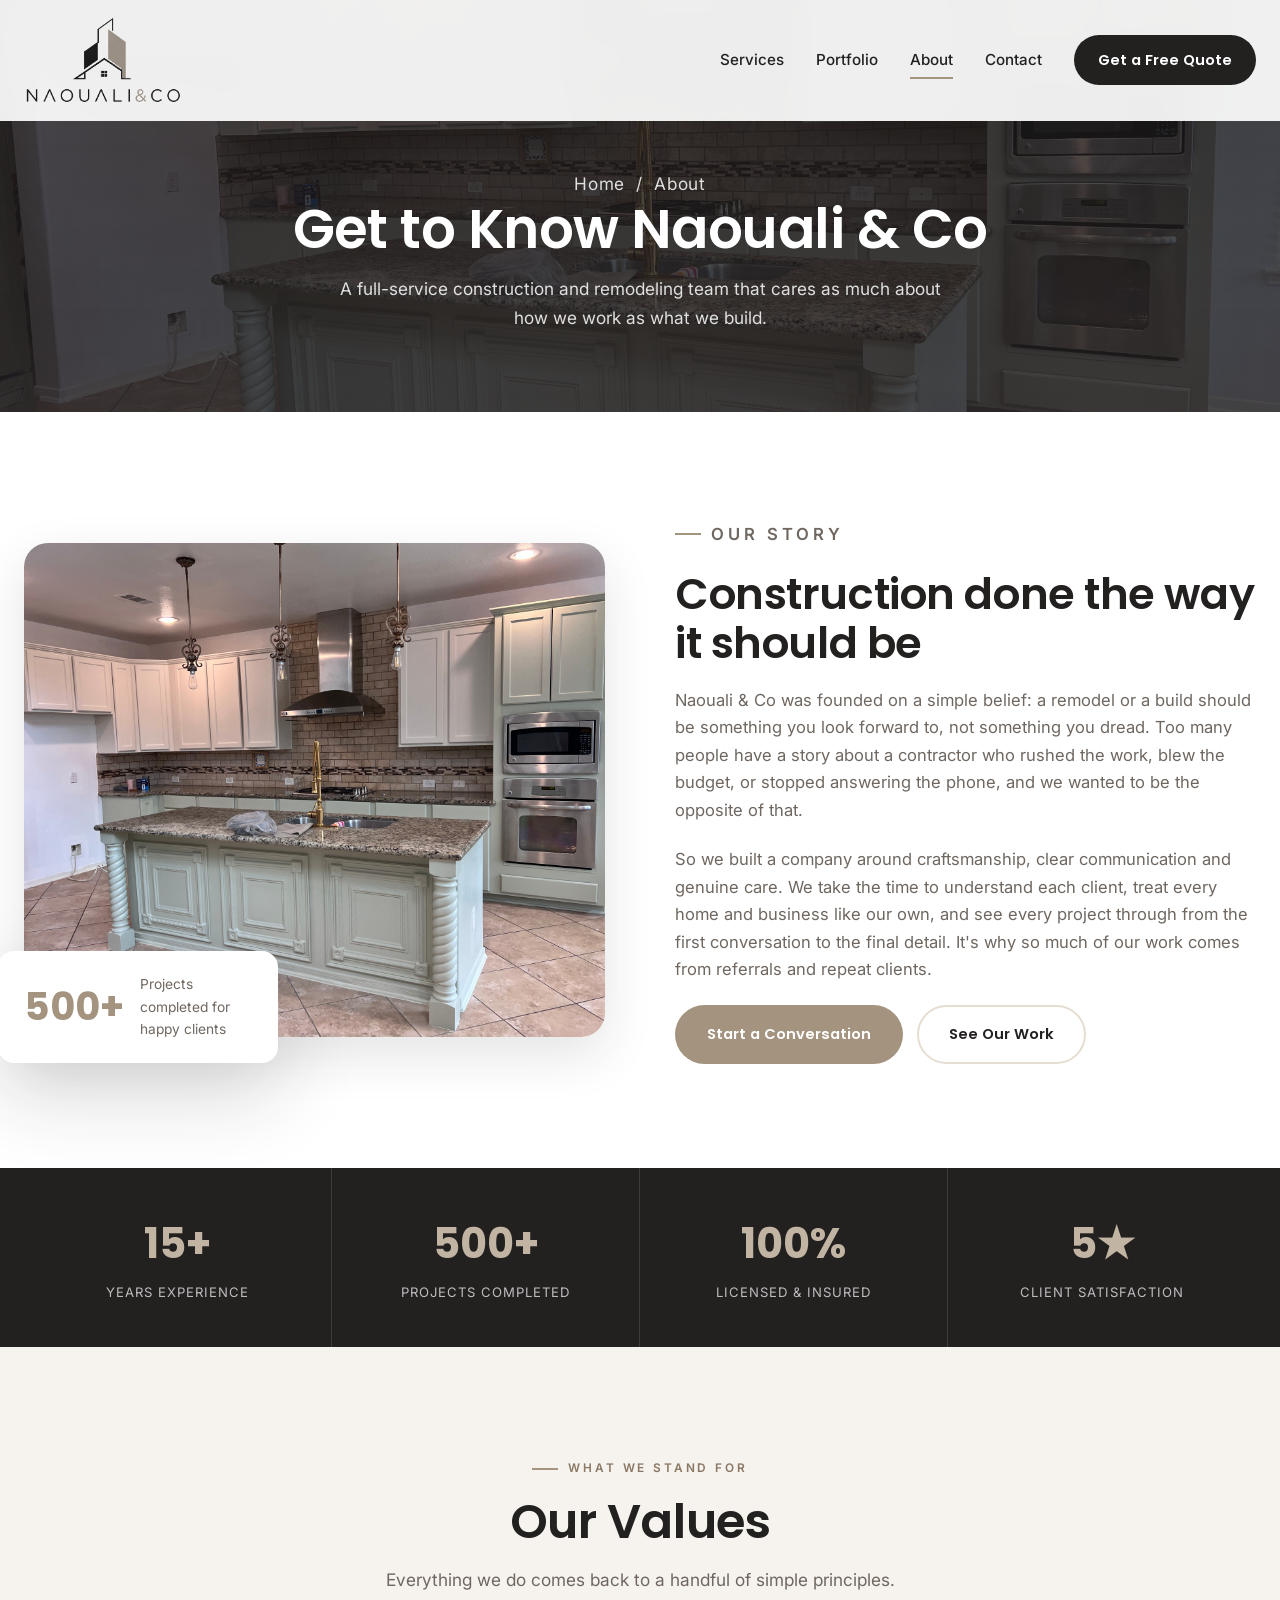
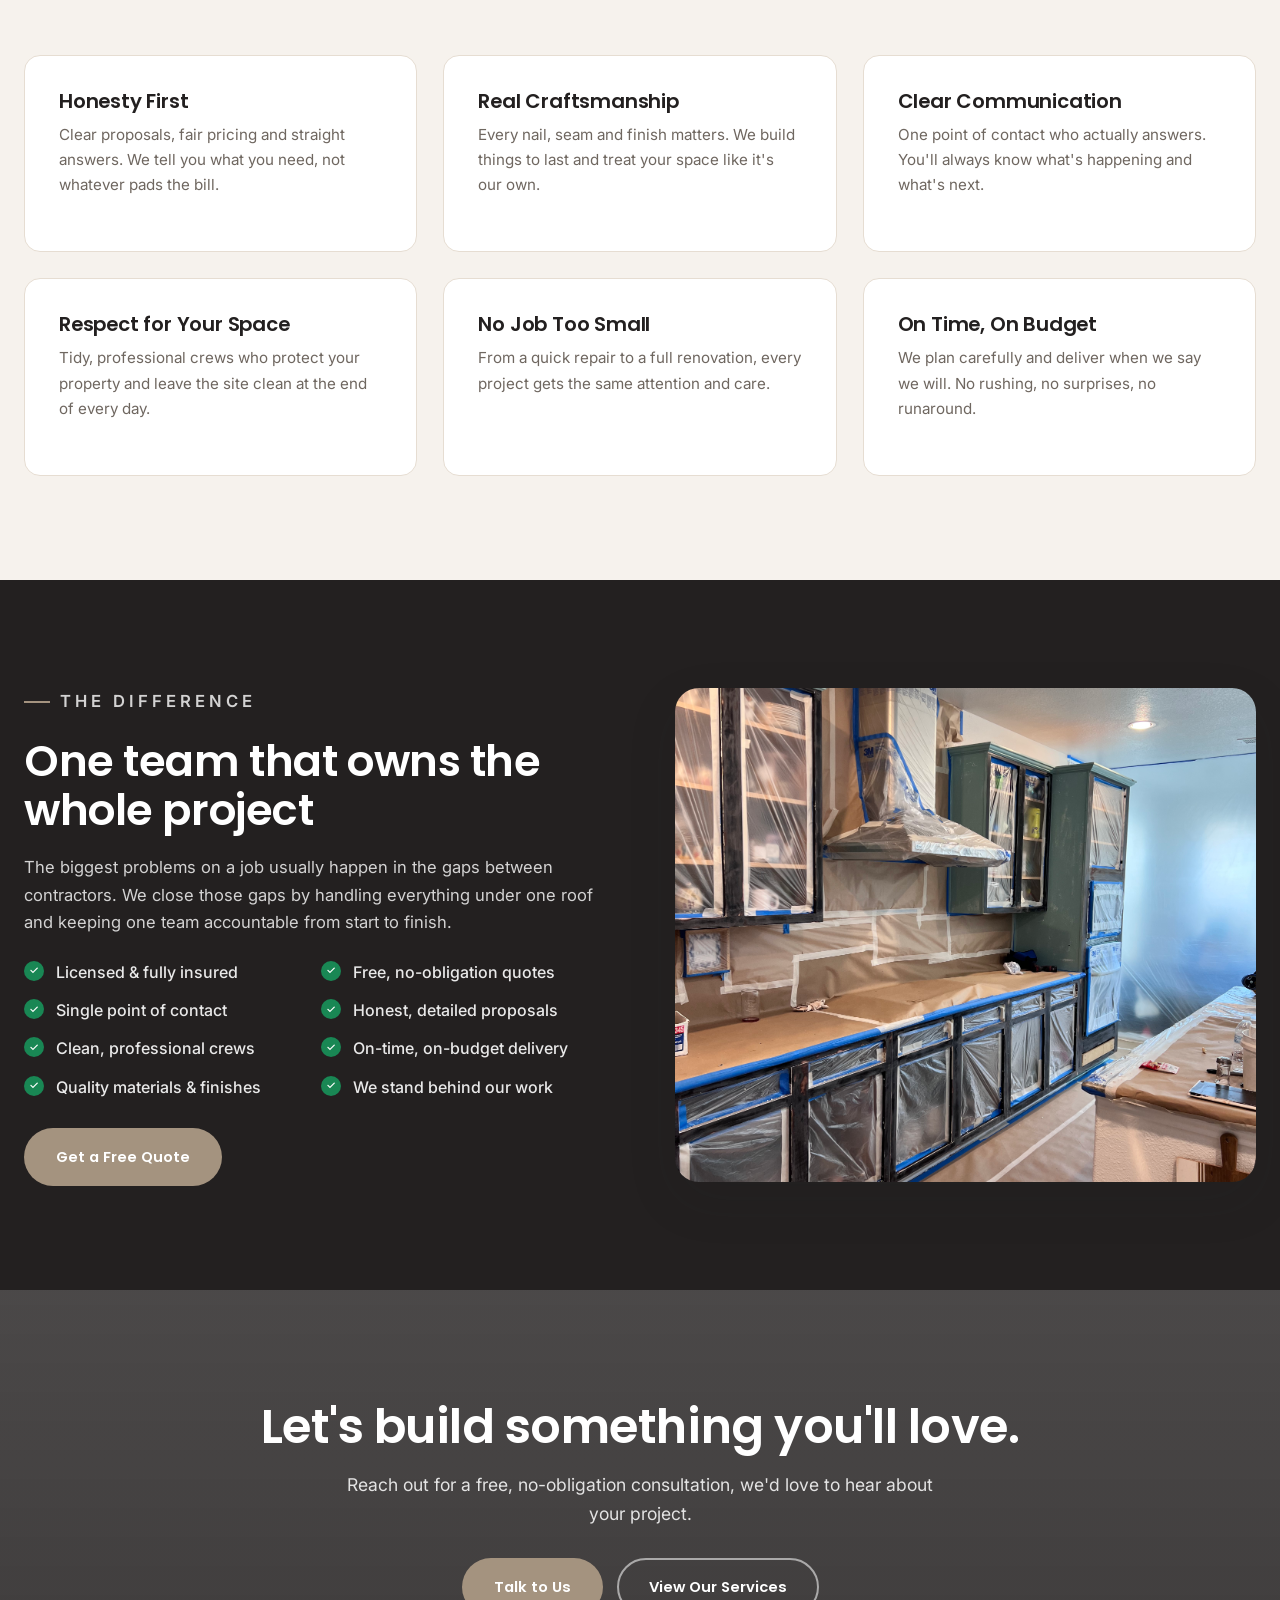
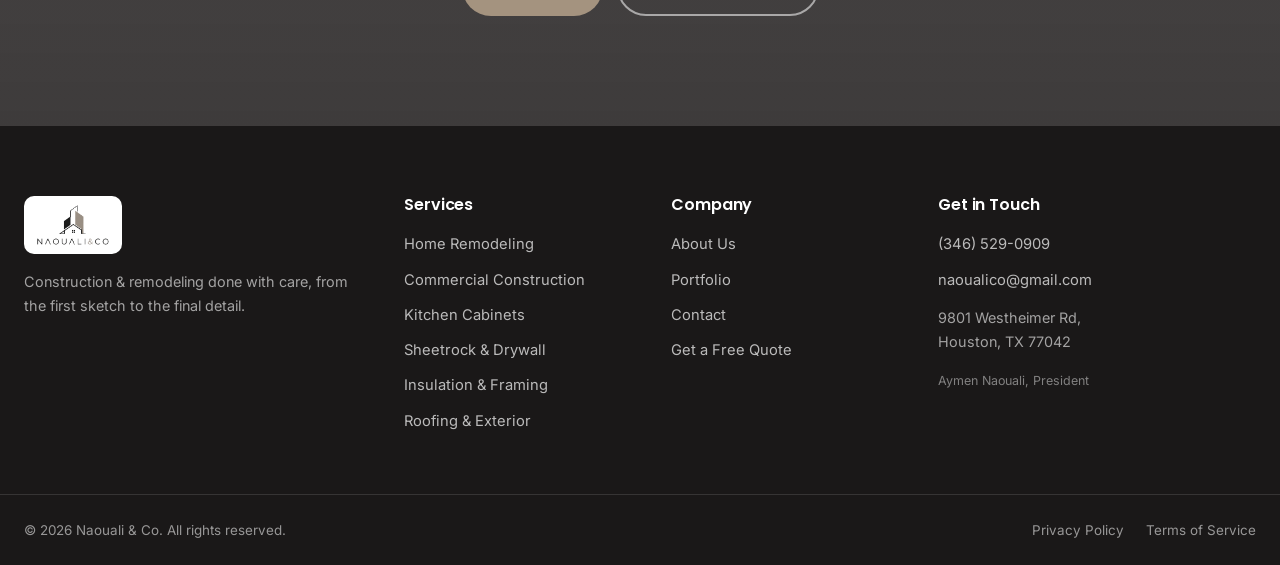
==== commit f91c0f39: "Remove all em-dashes site-wide Replace em-dashes with natural punctuation across all pages, CSS/JS c" ====
--- a/about.html
+++ b/about.html
@@ -3,7 +3,7 @@
 <head>
   <meta charset="UTF-8" />
   <meta name="viewport" content="width=device-width, initial-scale=1.0" />
-  <title>About Us — Naouali &amp; Co</title>
+  <title>About Us | Naouali &amp; Co</title>
   <meta name="description" content="Naouali & Co is a full-service construction & remodeling company built on craftsmanship, honesty and genuine care for every project. Get to know us." />
   <link rel="icon" type="image/png" href="static/logo.png" />
   <link rel="preconnect" href="https://fonts.googleapis.com" />
@@ -45,7 +45,7 @@
       <div class="split-text reveal d2">
         <p class="eyebrow">Our Story</p>
         <h2>Construction done the way it should be</h2>
-        <p>Naouali &amp; Co was founded on a simple belief: a remodel or a build should be something you look forward to, not something you dread. Too many people have a story about a contractor who rushed the work, blew the budget, or stopped answering the phone — and we wanted to be the opposite of that.</p>
+        <p>Naouali &amp; Co was founded on a simple belief: a remodel or a build should be something you look forward to, not something you dread. Too many people have a story about a contractor who rushed the work, blew the budget, or stopped answering the phone, and we wanted to be the opposite of that.</p>
         <p>So we built a company around craftsmanship, clear communication and genuine care. We take the time to understand each client, treat every home and business like our own, and see every project through from the first conversation to the final detail. It's why so much of our work comes from referrals and repeat clients.</p>
         <div class="btn-row">
           <a href="contact.html" class="btn btn-primary">Start a Conversation</a>
@@ -74,7 +74,7 @@
         <p class="section-lead">Everything we do comes back to a handful of simple principles.</p>
       </div>
       <div class="svc-grid">
-        <article class="svc-card reveal" style="padding:8px"><div class="svc-body"><h3>Honesty First</h3><p>Clear proposals, fair pricing and straight answers. We tell you what you need — not whatever pads the bill.</p></div></article>
+        <article class="svc-card reveal" style="padding:8px"><div class="svc-body"><h3>Honesty First</h3><p>Clear proposals, fair pricing and straight answers. We tell you what you need, not whatever pads the bill.</p></div></article>
         <article class="svc-card reveal d1" style="padding:8px"><div class="svc-body"><h3>Real Craftsmanship</h3><p>Every nail, seam and finish matters. We build things to last and treat your space like it's our own.</p></div></article>
         <article class="svc-card reveal d2" style="padding:8px"><div class="svc-body"><h3>Clear Communication</h3><p>One point of contact who actually answers. You'll always know what's happening and what's next.</p></div></article>
         <article class="svc-card reveal" style="padding:8px"><div class="svc-body"><h3>Respect for Your Space</h3><p>Tidy, professional crews who protect your property and leave the site clean at the end of every day.</p></div></article>
@@ -113,7 +113,7 @@
   <section class="cta-band">
     <div class="container">
       <h2 class="reveal">Let's build something you'll love.</h2>
-      <p class="reveal d1">Reach out for a free, no-obligation consultation — we'd love to hear about your project.</p>
+      <p class="reveal d1">Reach out for a free, no-obligation consultation, we'd love to hear about your project.</p>
       <div class="btn-row reveal d2">
         <a href="contact.html" class="btn btn-primary">Talk to Us</a>
         <a href="services.html" class="btn btn-ghost">View Our Services</a>
@@ -125,7 +125,7 @@
     <div class="container footer-grid">
       <div class="footer-col">
         <img src="static/logo.png" alt="Naouali & Co" class="footer-logo" />
-        <p class="footer-tag">Construction &amp; remodeling done with care — from the first sketch to the final detail.</p>
+        <p class="footer-tag">Construction &amp; remodeling done with care, from the first sketch to the final detail.</p>
       </div>
       <div class="footer-col">
         <h4>Services</h4>
@@ -149,7 +149,7 @@
         <a href="mailto:naoualico@gmail.com">naoualico@gmail.com</a>
         <p class="footer-tag" style="margin-top:14px">9801 Westheimer Rd,<br />Houston, TX 77042</p>
 
-        <p class="footer-note">Aymen Naouali — President</p>
+        <p class="footer-note">Aymen Naouali, President</p>
       </div>
     </div>
     <div class="container footer-bottom">
--- a/styles.css
+++ b/styles.css
@@ -1,6 +1,6 @@
 /* =====================================================================
-   Naouali & Co — Design System
-   Inspired by texasgreatestremodelers.com (Webflow) — rebuilt in
+   Naouali & Co, Design System
+   Inspired by texasgreatestremodelers.com (Webflow), rebuilt in
    Naouali's taupe + charcoal brand. Font: Inter (Poppins for display).
    ===================================================================== */
 
